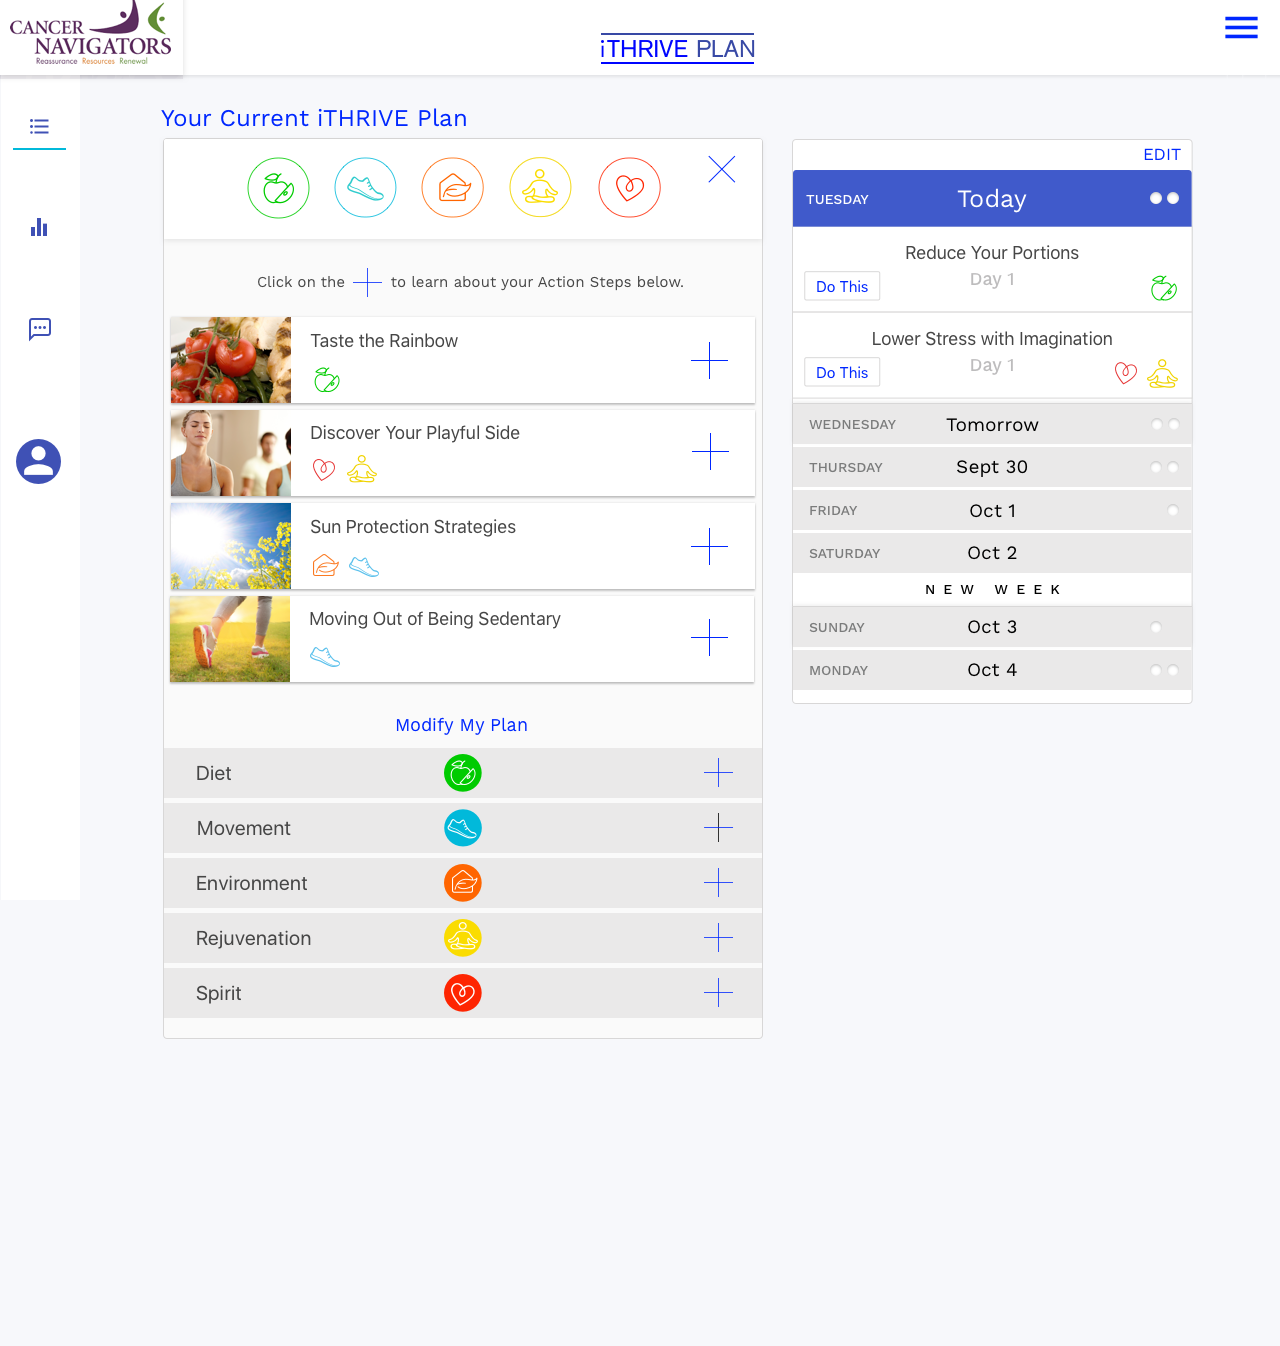
==== deep-blue/index2.html @ cfec1814 "major re-org" ====
<!DOCTYPE html>
<html>
  <head>
    <meta charset="UTF-8">
    <title>ithrive - do this</title>
	
  <link rel="stylesheet" type="text/css" href="styles.css">
  </head>
  <body class="withlogo">
  	<div id="centerCol">
		<a href="index3.html"><img src="images/site.png" alt="" /></a>
		
		<div class="positioner">
			<img class="sched" src="images/sched.png" alt="" />
		</div>	
  	<div>
  	<div class="left_nav ccenter">
     <img class="centerlogo" src="images/centerlogo.png" /> 
    </div>
	  <img class="burger" src="images/hamburger.png" alt="" />

  </body>
</html>
---- deep-blue/styles.css ----
body, html {margin: 0; padding: 0; height: 100%;}

body {
		background: #F7F8FB url(images/bg.png) center -21px repeat-x;
		position: relative; 
}

body.bighead {
	background: #F7F8FB url(images/bg2.png) repeat-x;
}

#top {
    height:3px;
    width:100%;
    background: #F9B804;
    position:fixed;
    top:0;
}

#centerCol {
	position: relative;
	margin-left: auto;
	margin-right: auto;
	padding-left: 110px;
	padding-bottom: 160px;
	width: 1099px;
}

.left_nav {
	position: fixed;
	left: 0;
	top: 0;
	width: 183px;
	background: url(images/nav.png) no-repeat;
	height: 100%;
}

.ccenter {
	background: url(images/nav-brand.png) no-repeat;
}

.burger {
	position: fixed;
	right: 22px;
	top:16px;
}

.positioner {
	position: absolute;
	left: 780px;
}

.sched {
	position: fixed;
	top:116px;
}

.centerlogo {
	position: absolute;
	top: 0px;
	left: -6px;
}

@media only screen and (max-width: 1300px) {
	.left_nav, .left_nav.ccenter {
		width: 80px;
		background: url(images/nav-min.png) no-repeat;
    }

    #centerCol {
    	padding-left: 76px;
    }

	.withlogo {
		background-position:0 0;
	}

	.withlogo #centerCol {
		padding-top: 21px;
	}

	.positioner {
		left:736px;
	}
	.centerlogo {
	top: -45px;
	}
	.withlogo .sched {
    top: 139px;
	}
}
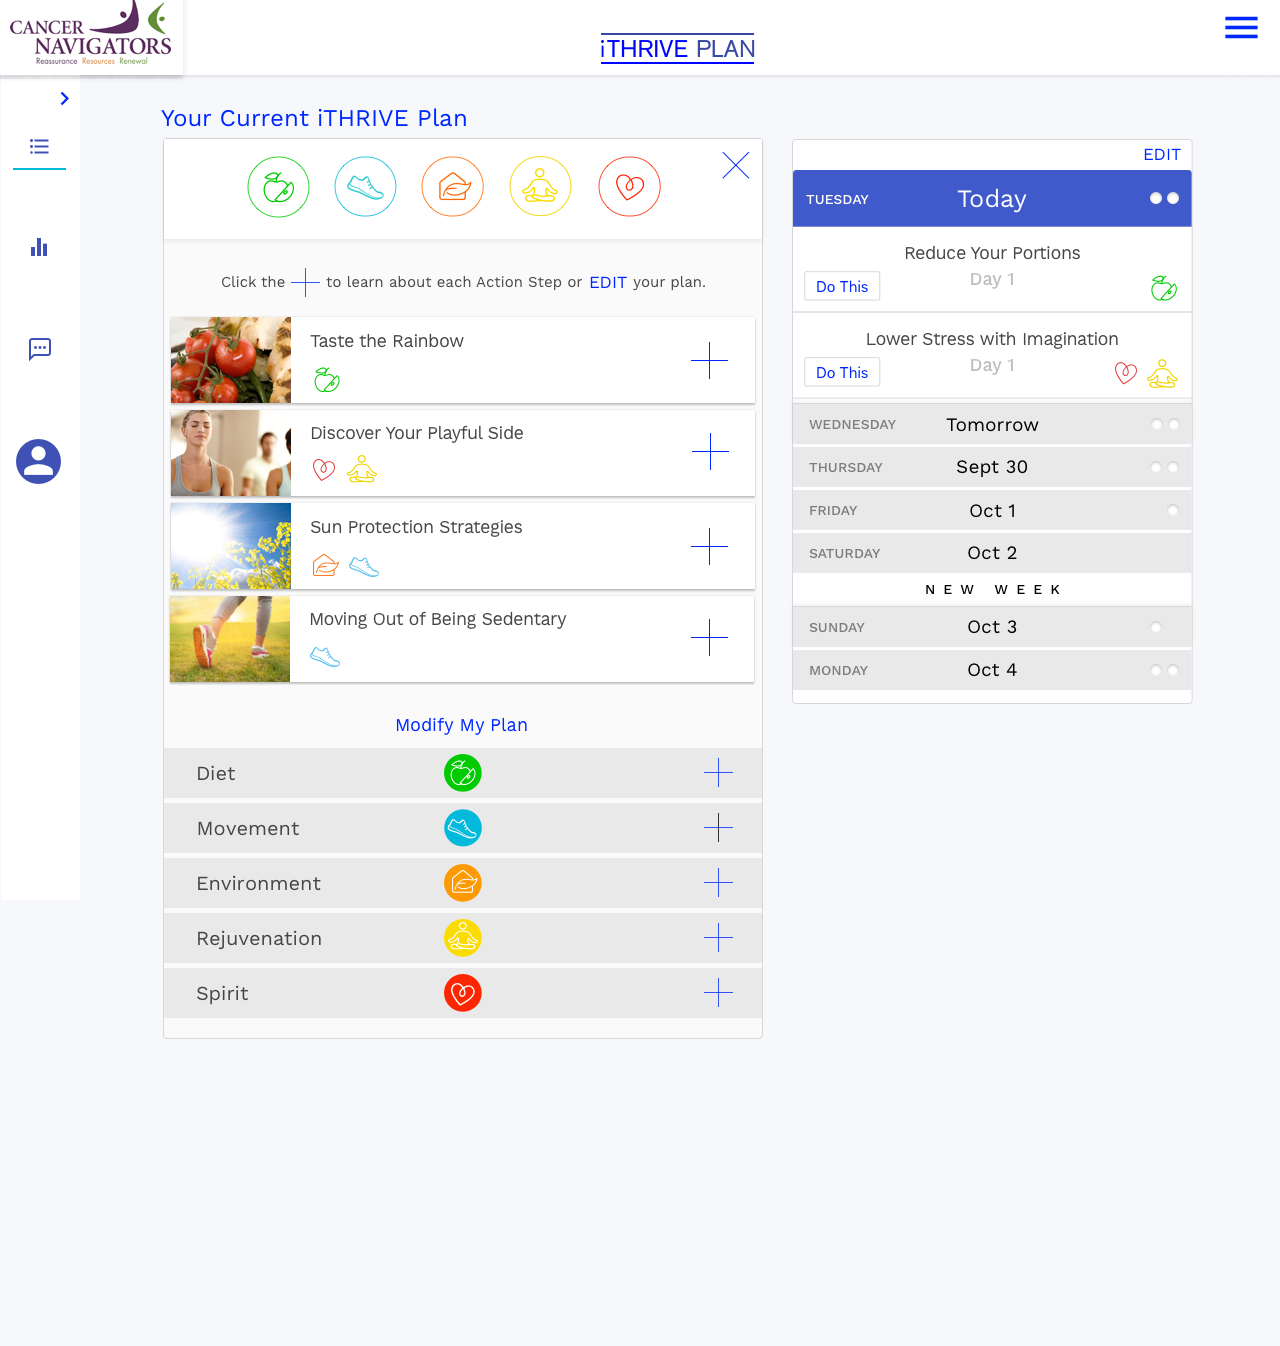
==== commit 819558b0: "latest" ====
--- a/deep-blue/index2.html
+++ b/deep-blue/index2.html
@@ -8,7 +8,7 @@
   </head>
   <body class="withlogo">
   	<div id="centerCol">
-		<a href="index3.html"><img src="images/site.png" alt="" /></a>
+		<a href="index.html"><img src="images/site.png" alt="" /></a>
 		
 		<div class="positioner">
 			<img class="sched" src="images/sched.png" alt="" />
--- a/deep-blue/styles.css
+++ b/deep-blue/styles.css
@@ -32,12 +32,12 @@
 	left: 0;
 	top: 0;
 	width: 183px;
-	background: url(images/nav.png) no-repeat;
+	background: url(images/nav.png?=v2) no-repeat;
 	height: 100%;
 }
 
 .ccenter {
-	background: url(images/nav-brand.png) no-repeat;
+	background: url(images/nav-brand.png?=v2) no-repeat;
 }
 
 .burger {
@@ -65,7 +65,10 @@
 @media only screen and (max-width: 1300px) {
 	.left_nav, .left_nav.ccenter {
 		width: 80px;
-		background: url(images/nav-min.png) no-repeat;
+		background: url(images/nav-min.png?=v2) no-repeat;
+    }
+    .left_nav.ccenter {
+    	background: url(images/nav-brand-min.png) no-repeat;
     }
 
     #centerCol {
